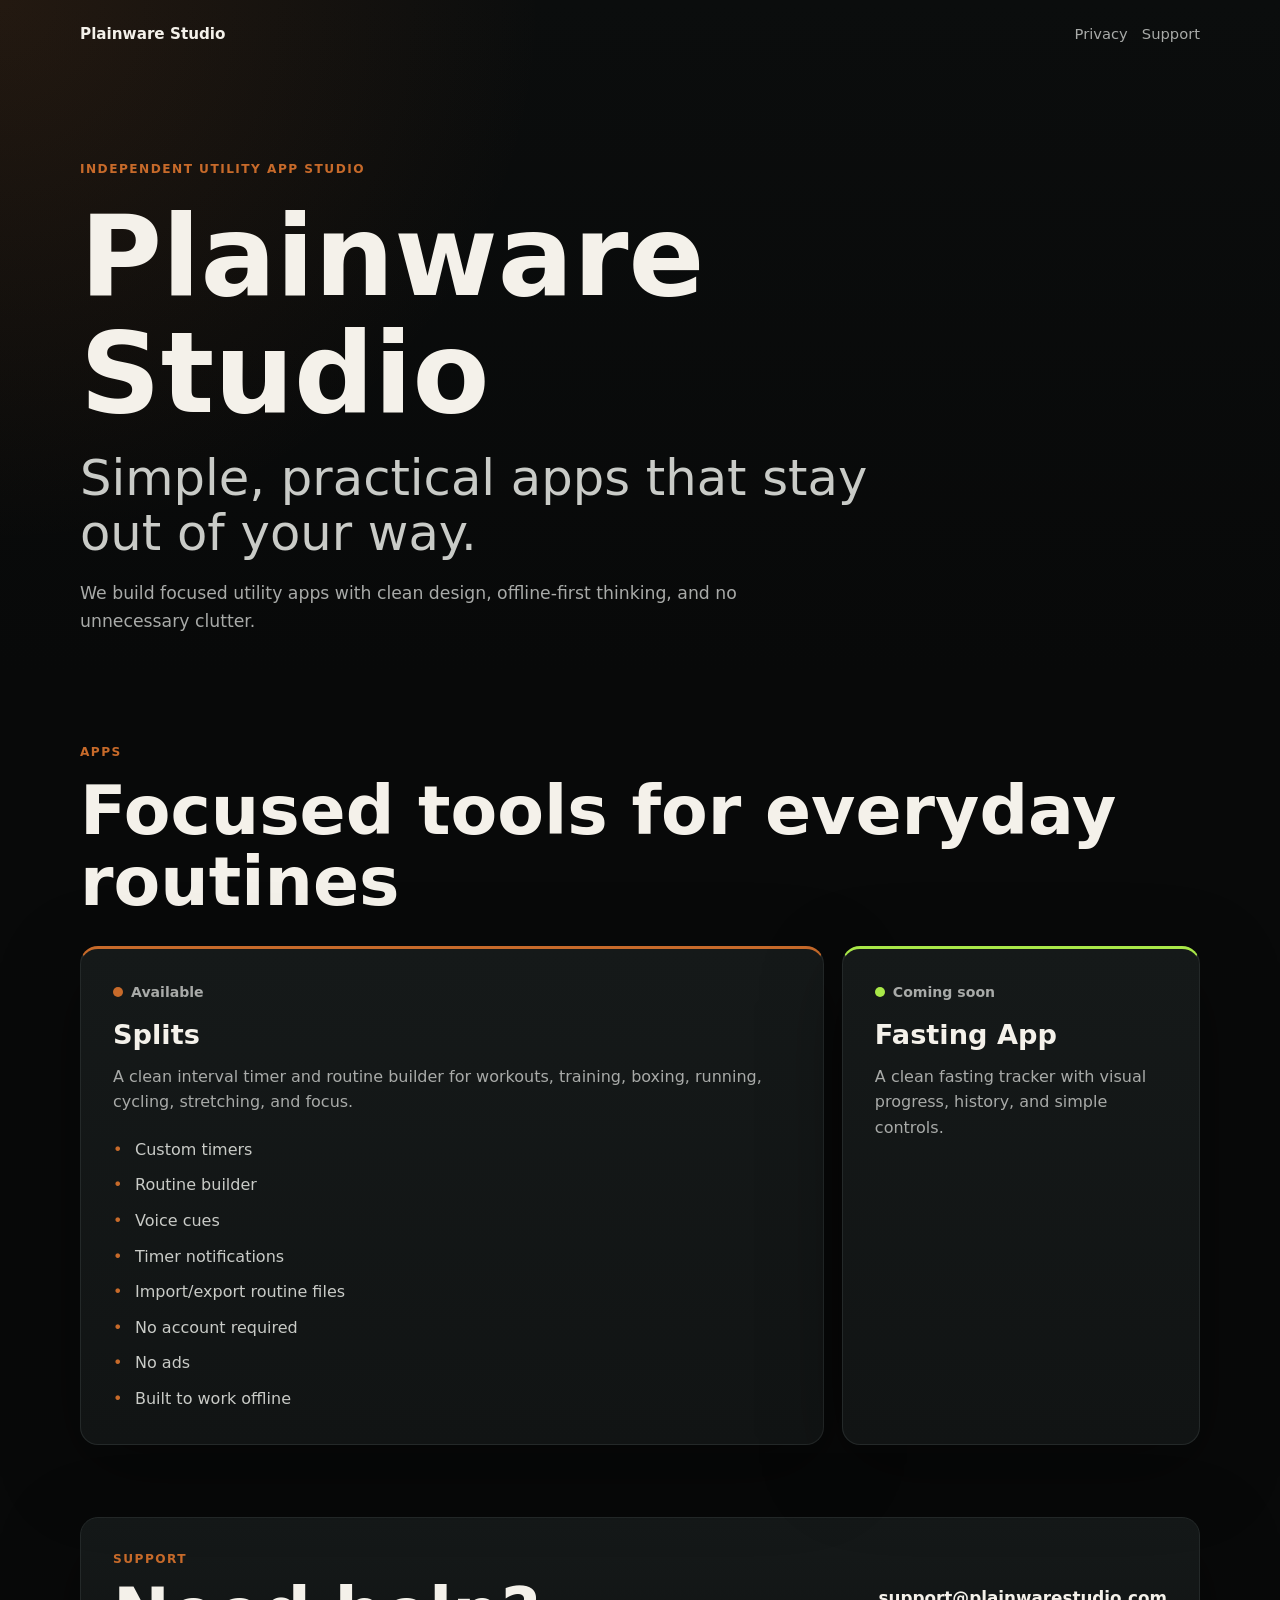
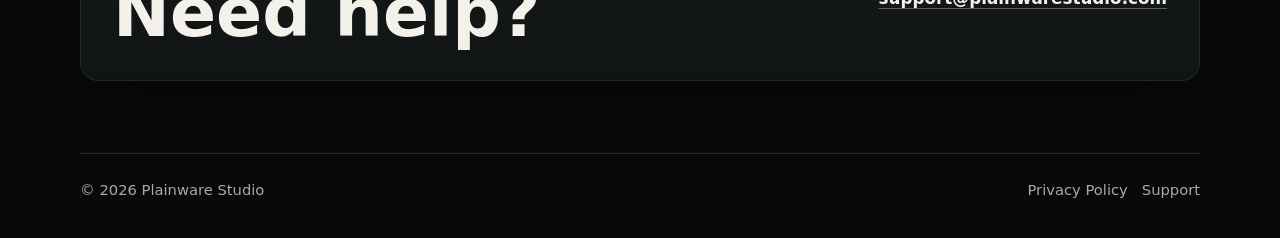
==== index.html @ 27cc8267 "Initial Plainware Studio static website" ====
<!doctype html>
<html lang="en">
  <head>
    <meta charset="utf-8">
    <meta name="viewport" content="width=device-width, initial-scale=1">
    <meta name="description" content="Plainware Studio builds simple, practical apps that stay out of your way.">
    <title>Plainware Studio</title>
    <link rel="stylesheet" href="styles.css">
  </head>
  <body>
    <header class="site-header">
      <a class="brand" href="index.html" aria-label="Plainware Studio home">Plainware Studio</a>
      <nav class="site-nav" aria-label="Primary navigation">
        <a href="privacy.html">Privacy</a>
        <a href="support.html">Support</a>
      </nav>
    </header>

    <main>
      <section class="hero">
        <div class="eyebrow">Independent utility app studio</div>
        <h1>Plainware Studio</h1>
        <p class="hero-line">Simple, practical apps that stay out of your way.</p>
        <p class="hero-copy">
          We build focused utility apps with clean design, offline-first thinking, and no unnecessary clutter.
        </p>
      </section>

      <section class="section" aria-labelledby="apps-title">
        <div class="section-heading">
          <p class="eyebrow">Apps</p>
          <h2 id="apps-title">Focused tools for everyday routines</h2>
        </div>

        <div class="app-grid">
          <article class="app-card app-card-splits">
            <div class="app-meta">
              <span class="app-dot app-dot-splits" aria-hidden="true"></span>
              <span>Available</span>
            </div>
            <h3>Splits</h3>
            <p>
              A clean interval timer and routine builder for workouts, training, boxing, running, cycling,
              stretching, and focus.
            </p>
            <ul class="feature-list">
              <li>Custom timers</li>
              <li>Routine builder</li>
              <li>Voice cues</li>
              <li>Timer notifications</li>
              <li>Import/export routine files</li>
              <li>No account required</li>
              <li>No ads</li>
              <li>Built to work offline</li>
            </ul>
          </article>

          <article class="app-card app-card-fasting">
            <div class="app-meta">
              <span class="app-dot app-dot-fasting" aria-hidden="true"></span>
              <span>Coming soon</span>
            </div>
            <h3>Fasting App</h3>
            <p>A clean fasting tracker with visual progress, history, and simple controls.</p>
          </article>
        </div>
      </section>

      <section class="support-callout" aria-labelledby="support-title">
        <div>
          <p class="eyebrow">Support</p>
          <h2 id="support-title">Need help?</h2>
        </div>
        <a href="mailto:support@plainwarestudio.com">support@plainwarestudio.com</a>
      </section>
    </main>

    <footer class="site-footer">
      <p>&copy; 2026 Plainware Studio</p>
      <nav aria-label="Footer navigation">
        <a href="privacy.html">Privacy Policy</a>
        <a href="support.html">Support</a>
      </nav>
    </footer>
  </body>
</html>
---- styles.css ----
:root {
  --bg: #080909;
  --panel: #111414;
  --panel-soft: #151919;
  --border: #242929;
  --text: #f4f1ea;
  --muted: #a8aaa8;
  --muted-strong: #c9cbc7;
  --splits: #c76a2a;
  --fasting: #a9e848;
  --shadow: 0 24px 80px rgba(0, 0, 0, 0.36);
  color-scheme: dark;
}

* {
  box-sizing: border-box;
}

html {
  background: var(--bg);
}

body {
  min-width: 320px;
  margin: 0;
  background:
    radial-gradient(circle at top left, rgba(199, 106, 42, 0.13), transparent 34rem),
    linear-gradient(180deg, #0b0d0d 0%, var(--bg) 42rem);
  color: var(--text);
  font-family:
    Inter, ui-sans-serif, system-ui, -apple-system, BlinkMacSystemFont, "Segoe UI", sans-serif;
  line-height: 1.6;
}

a {
  color: inherit;
  text-decoration-color: rgba(244, 241, 234, 0.34);
  text-underline-offset: 0.22em;
}

a:hover {
  text-decoration-color: currentColor;
}

.site-header,
.site-footer,
main {
  width: min(1120px, calc(100% - 32px));
  margin: 0 auto;
}

.site-header {
  display: flex;
  align-items: center;
  justify-content: space-between;
  gap: 16px;
  padding: 22px 0;
}

.brand {
  font-size: 0.95rem;
  font-weight: 750;
  letter-spacing: 0;
  text-decoration: none;
}

.site-nav,
.site-footer nav {
  display: flex;
  align-items: center;
  gap: 14px;
  color: var(--muted);
  font-size: 0.92rem;
}

.site-nav a,
.site-footer a {
  text-decoration: none;
}

.site-nav a:hover,
.site-nav a[aria-current="page"],
.site-footer a:hover {
  color: var(--text);
}

.hero {
  display: grid;
  gap: 18px;
  min-height: 58vh;
  align-content: center;
  padding: 64px 0 56px;
}

.eyebrow {
  margin: 0;
  color: var(--splits);
  font-size: 0.76rem;
  font-weight: 800;
  letter-spacing: 0.12em;
  text-transform: uppercase;
}

h1,
h2,
h3,
p {
  margin-top: 0;
}

h1,
h2,
h3 {
  color: var(--text);
  line-height: 1.05;
  letter-spacing: 0;
}

h1 {
  max-width: 820px;
  margin-bottom: 0;
  font-size: clamp(3rem, 12vw, 7rem);
}

h2 {
  margin-bottom: 0;
  font-size: clamp(2rem, 8vw, 4.25rem);
}

h3 {
  margin-bottom: 14px;
  font-size: 1.7rem;
}

.hero-line {
  max-width: 800px;
  margin-bottom: 0;
  color: var(--muted-strong);
  font-size: clamp(1.35rem, 6vw, 3.1rem);
  line-height: 1.12;
}

.hero-copy,
.page-hero p {
  max-width: 660px;
  margin-bottom: 0;
  color: var(--muted);
  font-size: 1.08rem;
}

.section {
  padding: 24px 0 72px;
}

.section-heading {
  display: grid;
  gap: 12px;
  margin-bottom: 28px;
}

.app-grid {
  display: grid;
  gap: 18px;
}

.app-card,
.content-card,
.support-callout {
  border: 1px solid var(--border);
  border-radius: 18px;
  background: linear-gradient(180deg, var(--panel-soft), var(--panel));
  box-shadow: var(--shadow);
}

.app-card {
  padding: 24px;
}

.app-card p,
.content-card p {
  color: var(--muted);
}

.app-card-splits {
  border-top: 3px solid var(--splits);
}

.app-card-fasting {
  border-top: 3px solid var(--fasting);
}

.app-meta {
  display: flex;
  align-items: center;
  gap: 8px;
  margin-bottom: 18px;
  color: var(--muted);
  font-size: 0.88rem;
  font-weight: 700;
}

.app-dot {
  width: 10px;
  height: 10px;
  border-radius: 999px;
}

.app-dot-splits {
  background: var(--splits);
}

.app-dot-fasting {
  background: var(--fasting);
}

.feature-list,
.policy-list {
  display: grid;
  gap: 10px;
  margin: 22px 0 0;
  padding: 0;
  list-style: none;
}

.feature-list li,
.policy-list li {
  position: relative;
  padding-left: 22px;
  color: var(--muted-strong);
}

.feature-list li::before,
.policy-list li::before {
  position: absolute;
  left: 0;
  color: var(--splits);
  content: "•";
}

.support-callout {
  display: grid;
  gap: 18px;
  margin-bottom: 72px;
  padding: 24px;
}

.support-callout h2 {
  margin-top: 8px;
}

.support-callout a {
  width: fit-content;
  color: var(--text);
  font-size: 1.05rem;
  font-weight: 750;
}

.page {
  padding: 48px 0 72px;
}

.page-hero {
  display: grid;
  gap: 14px;
  margin-bottom: 28px;
}

.content-card {
  margin-bottom: 18px;
  padding: 24px;
}

.content-card h2 {
  margin-bottom: 14px;
  font-size: 1.35rem;
}

.content-card p:last-child,
.site-footer p {
  margin-bottom: 0;
}

.site-footer {
  display: flex;
  flex-direction: column;
  gap: 12px;
  border-top: 1px solid var(--border);
  padding: 24px 0 36px;
  color: var(--muted);
  font-size: 0.92rem;
}

@media (min-width: 720px) {
  .site-header,
  .site-footer,
  main {
    width: min(1120px, calc(100% - 64px));
  }

  .hero {
    padding: 92px 0 84px;
  }

  .app-grid {
    grid-template-columns: minmax(0, 1.35fr) minmax(280px, 0.65fr);
    align-items: stretch;
  }

  .app-card {
    padding: 32px;
  }

  .support-callout {
    grid-template-columns: 1fr auto;
    align-items: center;
    padding: 32px;
  }

  .site-footer {
    flex-direction: row;
    align-items: center;
    justify-content: space-between;
  }
}
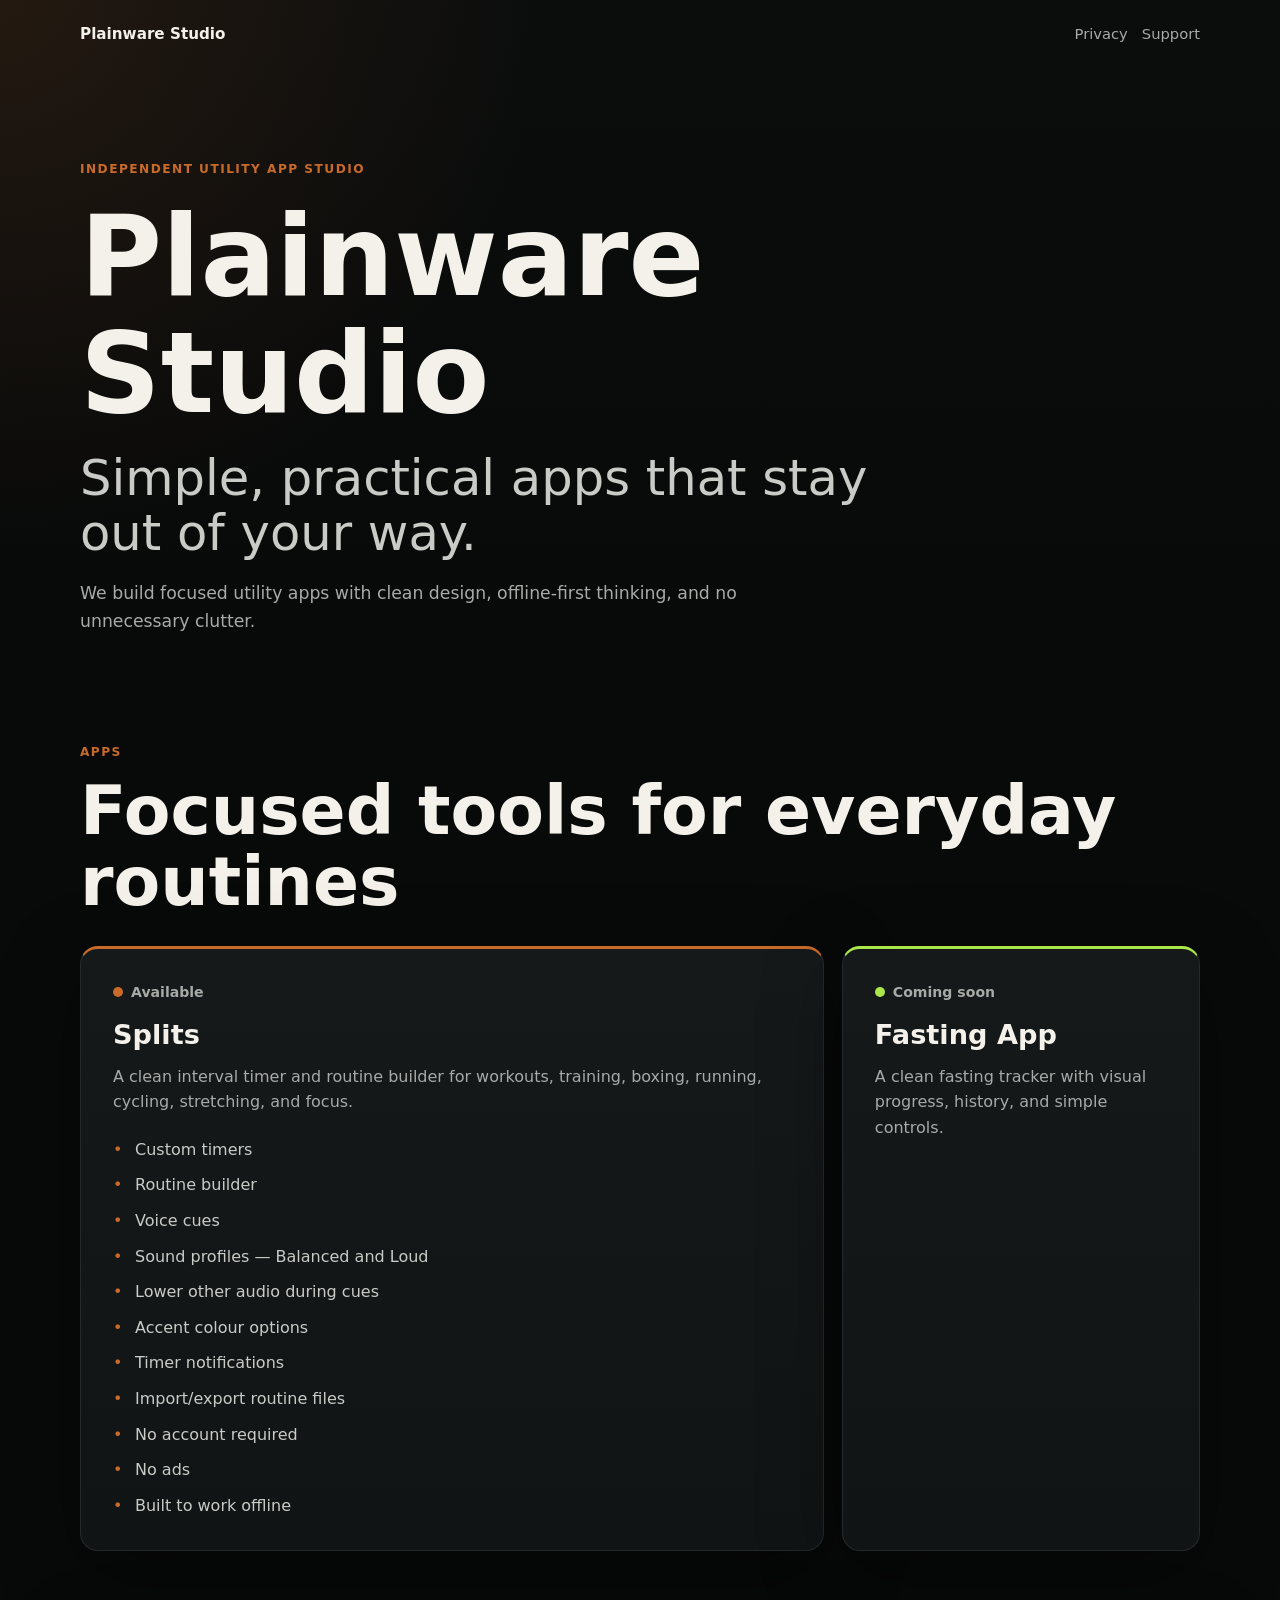
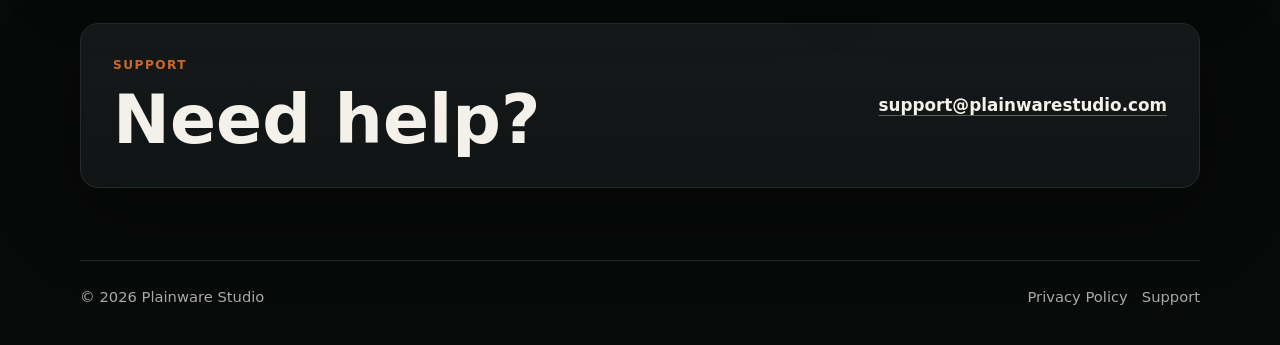
==== commit c1cd33ed: "Add Splits sound profiles, lower audio, accent colour features; add support FAQ section Co-Authored-" ====
--- a/index.html
+++ b/index.html
@@ -9,10 +9,10 @@
   </head>
   <body>
     <header class="site-header">
-      <a class="brand" href="index.html" aria-label="Plainware Studio home">Plainware Studio</a>
+      <a class="brand" href="/" aria-label="Plainware Studio home">Plainware Studio</a>
       <nav class="site-nav" aria-label="Primary navigation">
-        <a href="privacy.html">Privacy</a>
-        <a href="support.html">Support</a>
+        <a href="/privacy">Privacy</a>
+        <a href="/support">Support</a>
       </nav>
     </header>
 
@@ -47,6 +47,9 @@
               <li>Custom timers</li>
               <li>Routine builder</li>
               <li>Voice cues</li>
+              <li>Sound profiles — Balanced and Loud</li>
+              <li>Lower other audio during cues</li>
+              <li>Accent colour options</li>
               <li>Timer notifications</li>
               <li>Import/export routine files</li>
               <li>No account required</li>
@@ -78,8 +81,8 @@
     <footer class="site-footer">
       <p>&copy; 2026 Plainware Studio</p>
       <nav aria-label="Footer navigation">
-        <a href="privacy.html">Privacy Policy</a>
-        <a href="support.html">Support</a>
+        <a href="/privacy">Privacy Policy</a>
+        <a href="/support">Support</a>
       </nav>
     </footer>
   </body>
--- a/styles.css
+++ b/styles.css
@@ -290,6 +290,24 @@
   font-size: 0.92rem;
 }
 
+.support-faq {
+  display: grid;
+  gap: 20px;
+  margin: 0;
+  padding: 0;
+}
+
+.support-faq dt {
+  margin-bottom: 4px;
+  color: var(--muted-strong);
+  font-weight: 700;
+}
+
+.support-faq dd {
+  margin: 0;
+  color: var(--muted);
+}
+
 @media (min-width: 720px) {
   .site-header,
   .site-footer,
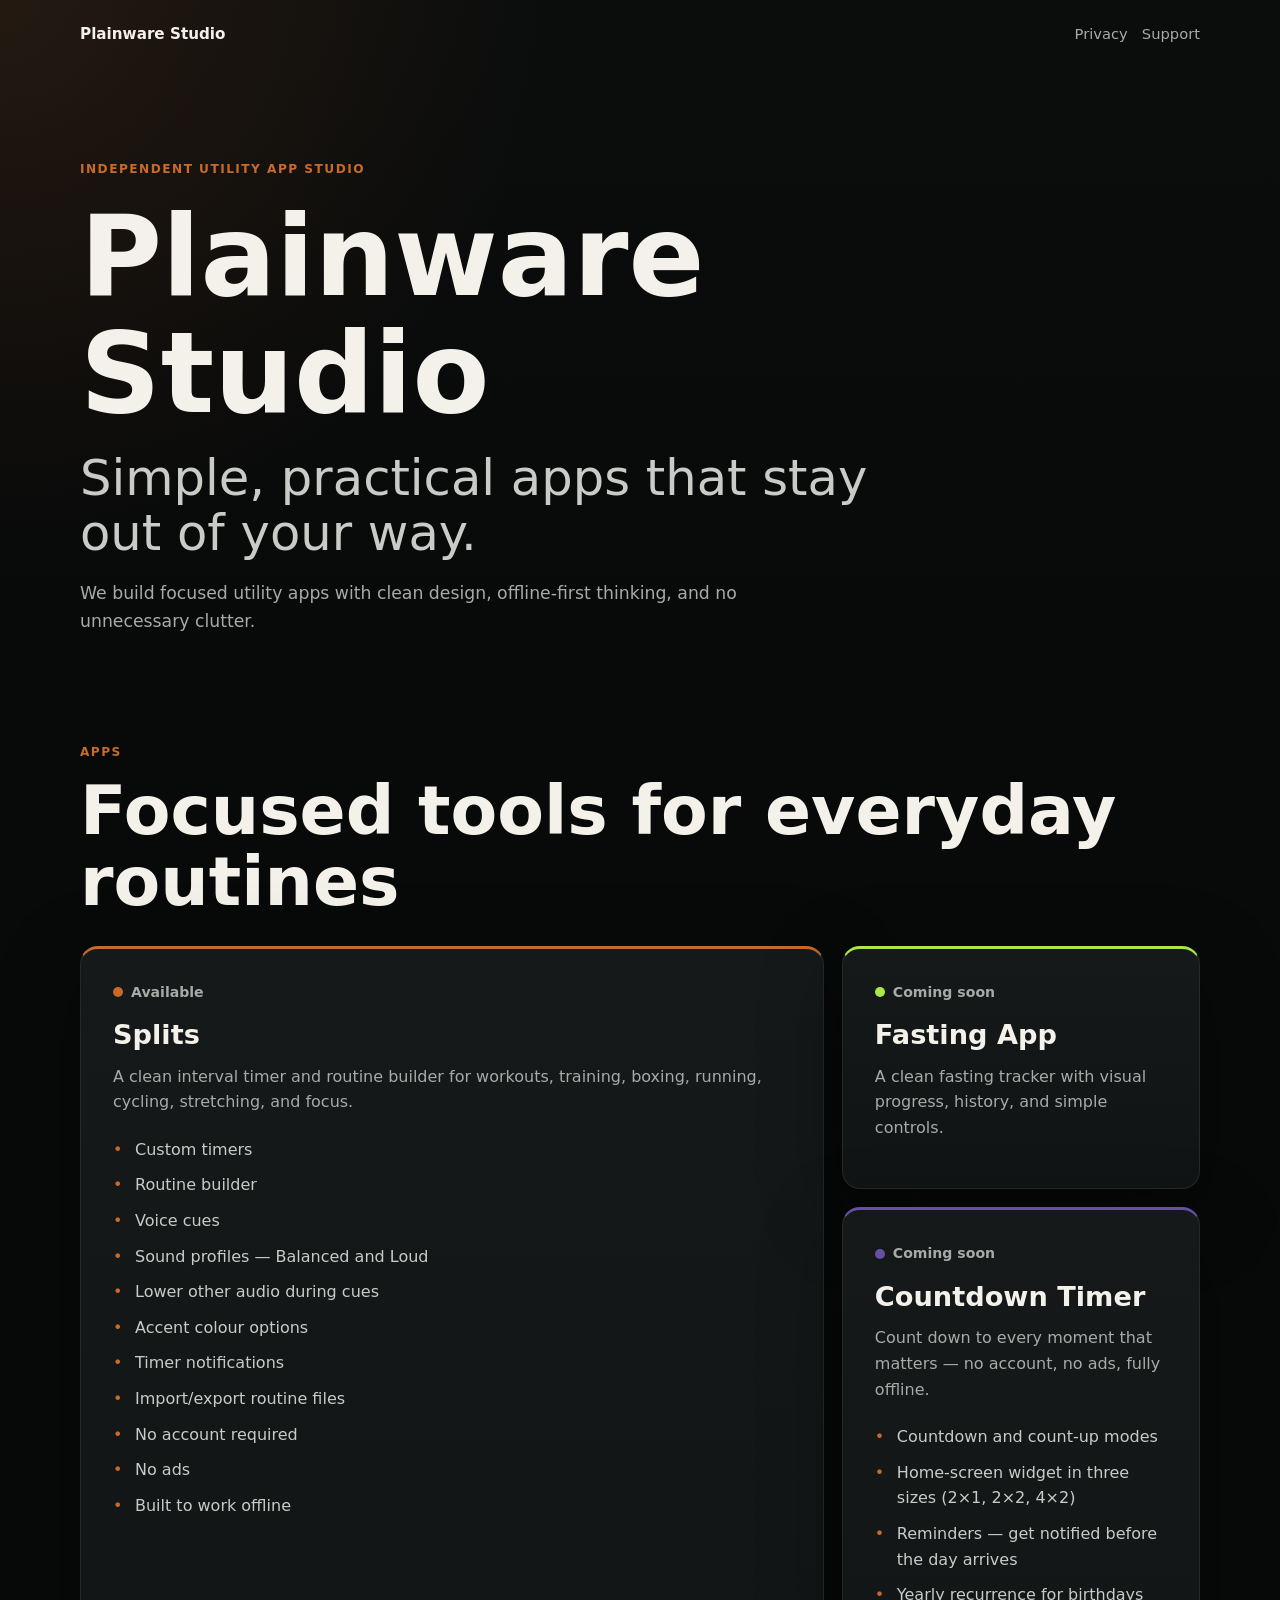
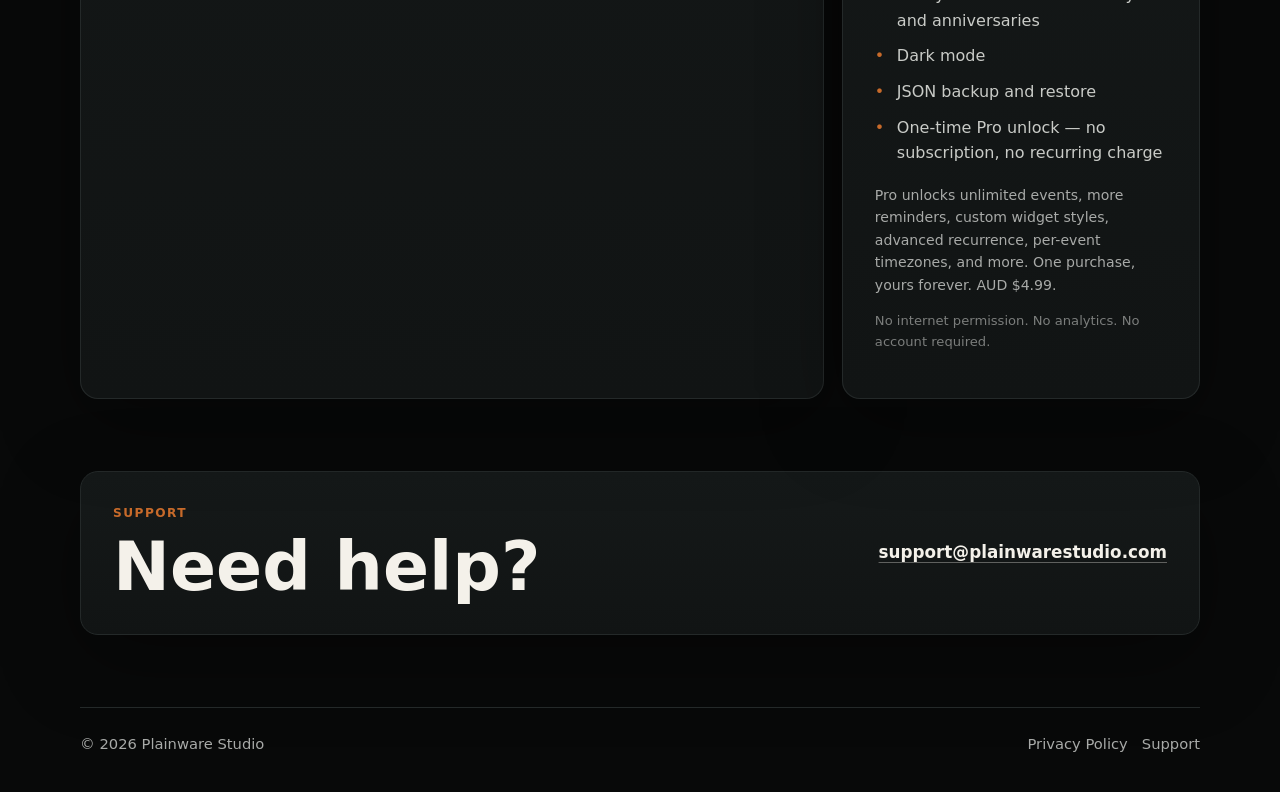
==== commit a899a9db: "Add Countdown Timer app card and support section Co-Authored-By: Claude Sonnet 4.6 <noreply@anthropi" ====
--- a/index.html
+++ b/index.html
@@ -66,6 +66,26 @@
             <h3>Fasting App</h3>
             <p>A clean fasting tracker with visual progress, history, and simple controls.</p>
           </article>
+
+          <article class="app-card app-card-countdown">
+            <div class="app-meta">
+              <span class="app-dot app-dot-countdown" aria-hidden="true"></span>
+              <span>Coming soon</span>
+            </div>
+            <h3>Countdown Timer</h3>
+            <p>Count down to every moment that matters — no account, no ads, fully offline.</p>
+            <ul class="feature-list">
+              <li>Countdown and count-up modes</li>
+              <li>Home-screen widget in three sizes (2×1, 2×2, 4×2)</li>
+              <li>Reminders — get notified before the day arrives</li>
+              <li>Yearly recurrence for birthdays and anniversaries</li>
+              <li>Dark mode</li>
+              <li>JSON backup and restore</li>
+              <li>One-time Pro unlock — no subscription, no recurring charge</li>
+            </ul>
+            <p class="app-note">Pro unlocks unlimited events, more reminders, custom widget styles, advanced recurrence, per-event timezones, and more. One purchase, yours forever. AUD&nbsp;$4.99.</p>
+            <p class="app-trust">No internet permission. No analytics. No account required.</p>
+          </article>
         </div>
       </section>
 
--- a/styles.css
+++ b/styles.css
@@ -8,6 +8,7 @@
   --muted-strong: #c9cbc7;
   --splits: #c76a2a;
   --fasting: #a9e848;
+  --countdown: #6750A4;
   --shadow: 0 24px 80px rgba(0, 0, 0, 0.36);
   color-scheme: dark;
 }
@@ -189,6 +190,10 @@
   border-top: 3px solid var(--fasting);
 }
 
+.app-card-countdown {
+  border-top: 3px solid var(--countdown);
+}
+
 .app-meta {
   display: flex;
   align-items: center;
@@ -211,6 +216,10 @@
 
 .app-dot-fasting {
   background: var(--fasting);
+}
+
+.app-dot-countdown {
+  background: var(--countdown);
 }
 
 .feature-list,
@@ -290,6 +299,17 @@
   font-size: 0.92rem;
 }
 
+.app-note {
+  margin-top: 18px;
+  font-size: 0.88rem;
+}
+
+.app-trust {
+  margin-top: 6px;
+  font-size: 0.82rem;
+  opacity: 0.7;
+}
+
 .support-faq {
   display: grid;
   gap: 20px;
@@ -324,6 +344,10 @@
     align-items: stretch;
   }
 
+  .app-card-splits {
+    grid-row: span 2;
+  }
+
   .app-card {
     padding: 32px;
   }
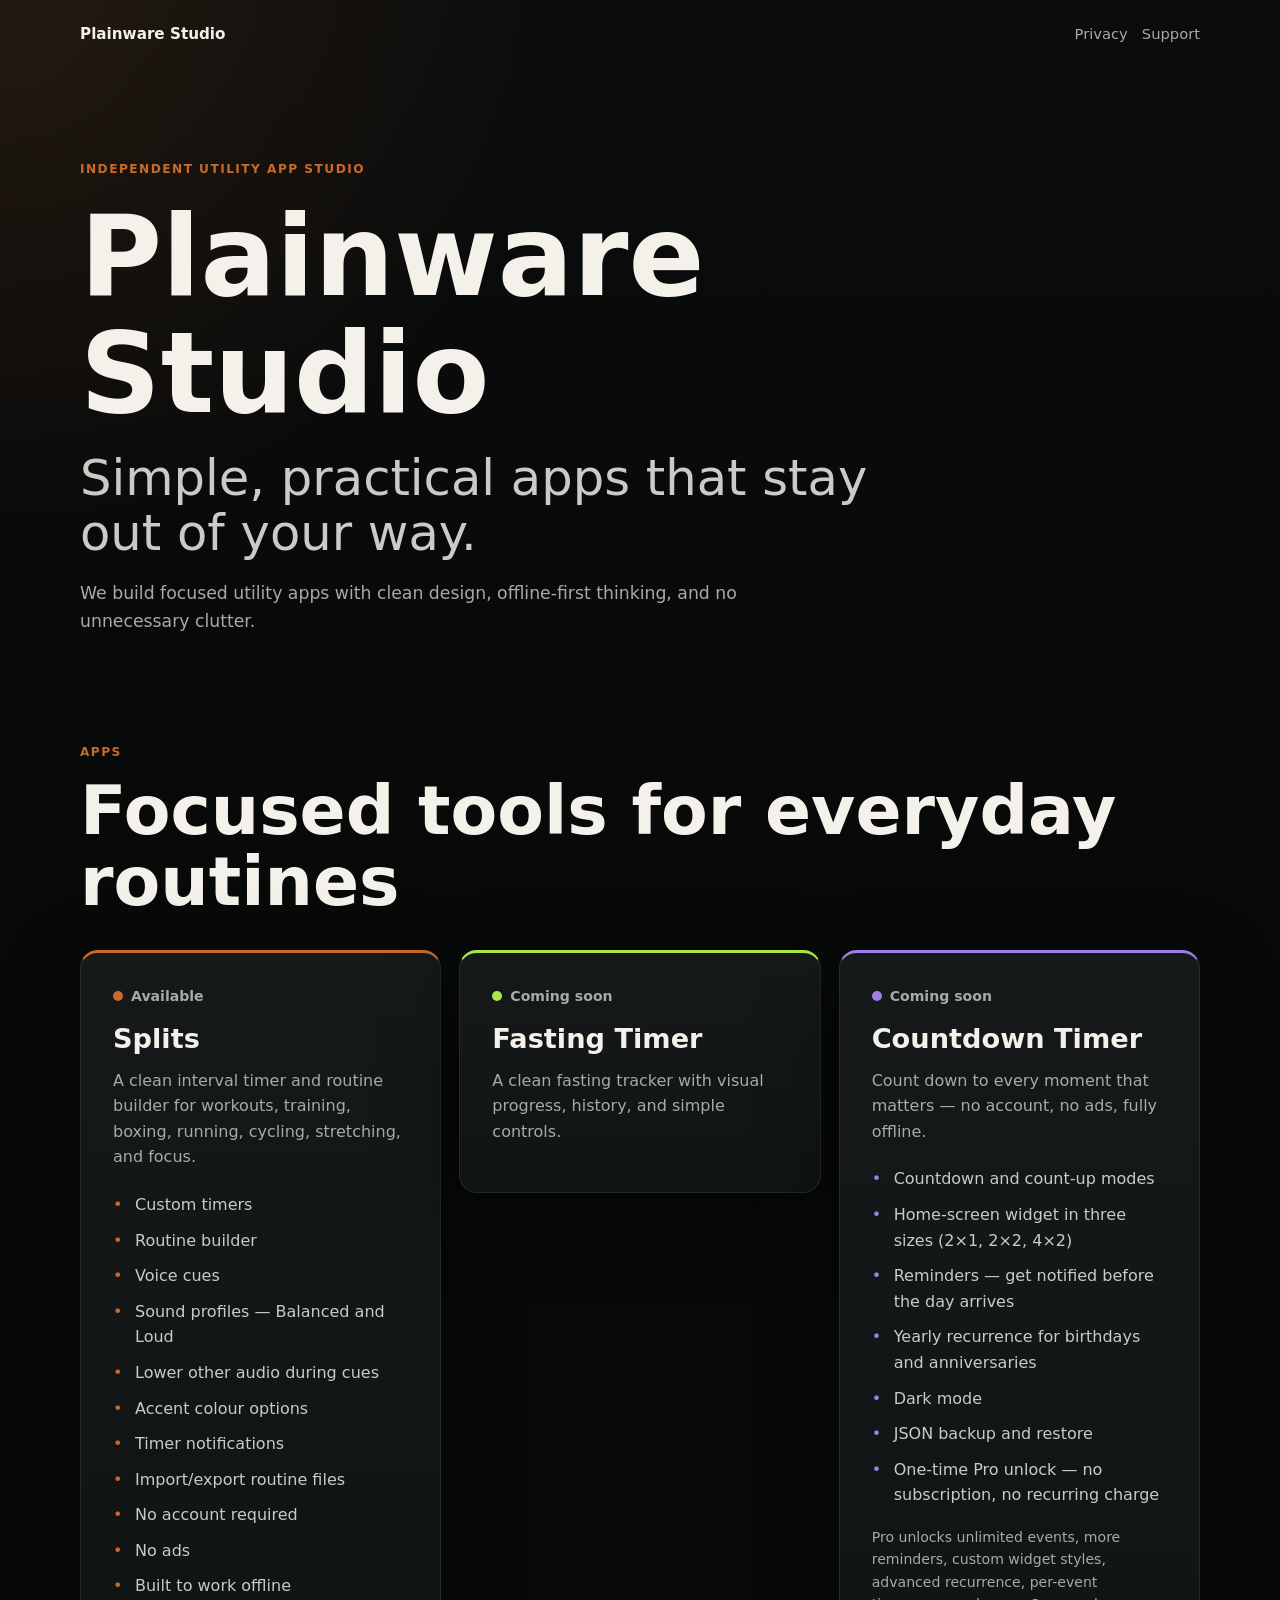
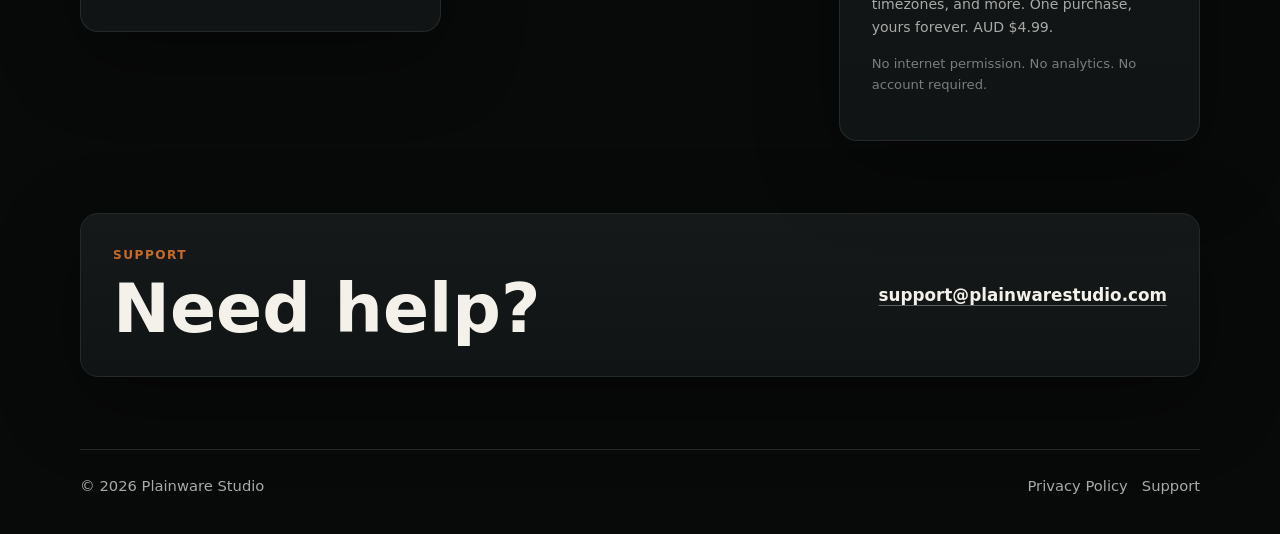
==== commit 961b73df: "Clean up app sections and website update guidance" ====
--- a/index.html
+++ b/index.html
@@ -5,7 +5,7 @@
     <meta name="viewport" content="width=device-width, initial-scale=1">
     <meta name="description" content="Plainware Studio builds simple, practical apps that stay out of your way.">
     <title>Plainware Studio</title>
-    <link rel="stylesheet" href="styles.css">
+    <link rel="stylesheet" href="styles.css?v=20260523">
   </head>
   <body>
     <header class="site-header">
@@ -63,7 +63,7 @@
               <span class="app-dot app-dot-fasting" aria-hidden="true"></span>
               <span>Coming soon</span>
             </div>
-            <h3>Fasting App</h3>
+            <h3>Fasting Timer</h3>
             <p>A clean fasting tracker with visual progress, history, and simple controls.</p>
           </article>
 
--- a/styles.css
+++ b/styles.css
@@ -8,7 +8,7 @@
   --muted-strong: #c9cbc7;
   --splits: #c76a2a;
   --fasting: #a9e848;
-  --countdown: #6750A4;
+  --countdown: #9E7FE8;
   --shadow: 0 24px 80px rgba(0, 0, 0, 0.36);
   color-scheme: dark;
 }
@@ -156,7 +156,7 @@
 .section-heading {
   display: grid;
   gap: 12px;
-  margin-bottom: 28px;
+  margin-bottom: 32px;
 }
 
 .app-grid {
@@ -246,6 +246,14 @@
   content: "•";
 }
 
+.app-card-fasting .feature-list li::before {
+  color: var(--fasting);
+}
+
+.app-card-countdown .feature-list li::before {
+  color: var(--countdown);
+}
+
 .support-callout {
   display: grid;
   gap: 18px;
@@ -312,20 +320,32 @@
 
 .support-faq {
   display: grid;
-  gap: 20px;
+  gap: 0;
   margin: 0;
   padding: 0;
 }
 
+.policy-list + .support-faq {
+  margin-top: 24px;
+}
+
 .support-faq dt {
-  margin-bottom: 4px;
-  color: var(--muted-strong);
+  margin: 22px 0 6px;
+  color: var(--text);
   font-weight: 700;
+  font-size: 0.97rem;
+}
+
+.support-faq dt:first-child {
+  margin-top: 0;
 }
 
 .support-faq dd {
   margin: 0;
-  color: var(--muted);
+  padding: 0 0 2px 14px;
+  border-left: 2px solid var(--border);
+  color: var(--muted);
+  font-size: 0.95rem;
 }
 
 @media (min-width: 720px) {
@@ -340,12 +360,8 @@
   }
 
   .app-grid {
-    grid-template-columns: minmax(0, 1.35fr) minmax(280px, 0.65fr);
-    align-items: stretch;
-  }
-
-  .app-card-splits {
-    grid-row: span 2;
+    grid-template-columns: repeat(auto-fit, minmax(280px, 1fr));
+    align-items: start;
   }
 
   .app-card {
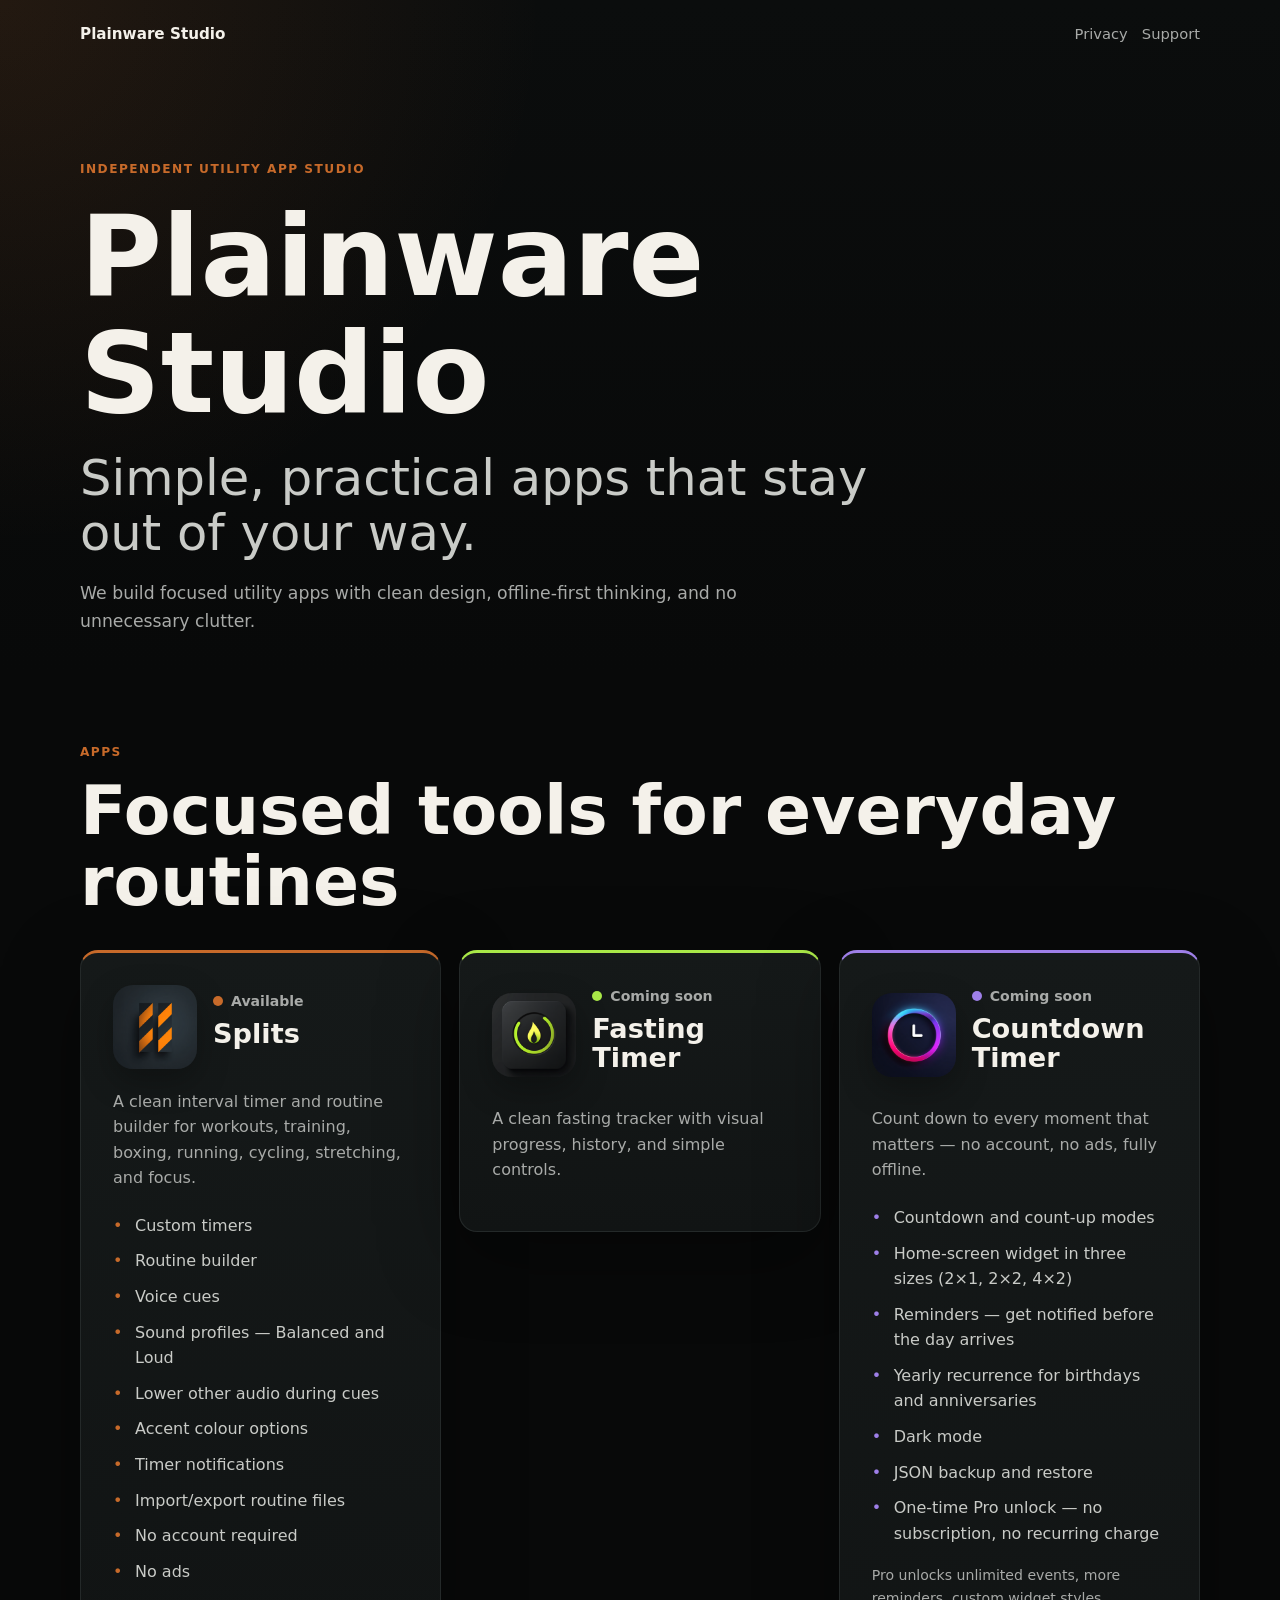
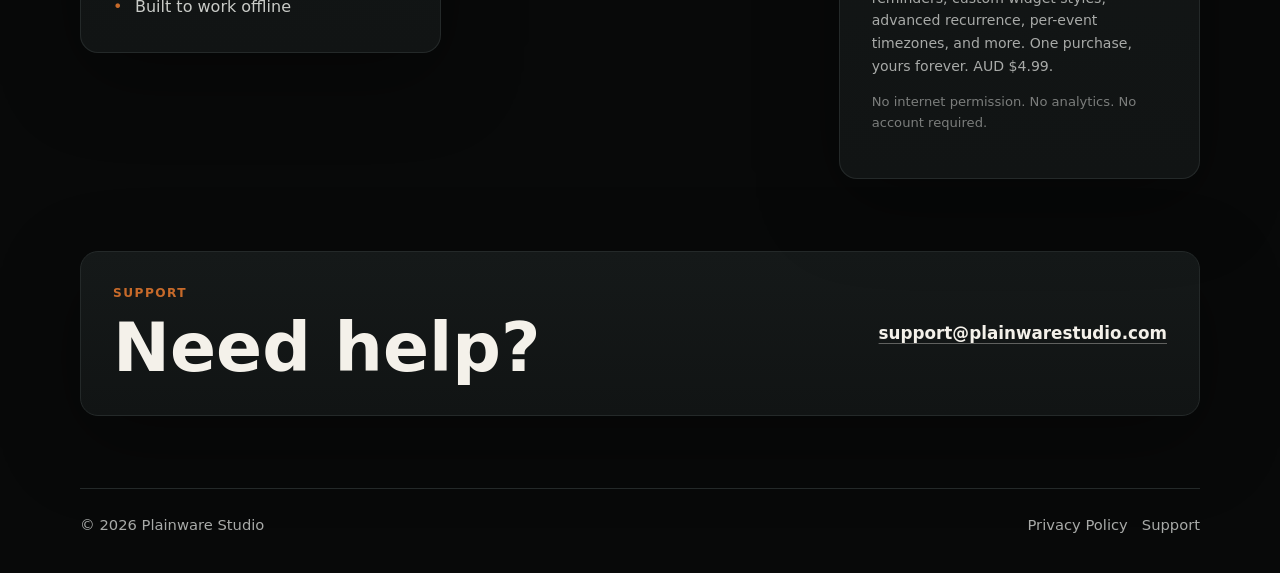
==== commit 04fd5c03: "Add app icons to homepage" ====
--- a/index.html
+++ b/index.html
@@ -5,7 +5,7 @@
     <meta name="viewport" content="width=device-width, initial-scale=1">
     <meta name="description" content="Plainware Studio builds simple, practical apps that stay out of your way.">
     <title>Plainware Studio</title>
-    <link rel="stylesheet" href="styles.css?v=20260523">
+    <link rel="stylesheet" href="styles.css?v=20260524">
   </head>
   <body>
     <header class="site-header">
@@ -34,11 +34,16 @@
 
         <div class="app-grid">
           <article class="app-card app-card-splits">
-            <div class="app-meta">
-              <span class="app-dot app-dot-splits" aria-hidden="true"></span>
-              <span>Available</span>
+            <div class="app-card-header">
+              <img class="app-icon" src="assets/splits-icon.png" alt="Splits app icon" width="96" height="96">
+              <div>
+                <div class="app-meta">
+                  <span class="app-dot app-dot-splits" aria-hidden="true"></span>
+                  <span>Available</span>
+                </div>
+                <h3>Splits</h3>
+              </div>
             </div>
-            <h3>Splits</h3>
             <p>
               A clean interval timer and routine builder for workouts, training, boxing, running, cycling,
               stretching, and focus.
@@ -59,20 +64,30 @@
           </article>
 
           <article class="app-card app-card-fasting">
-            <div class="app-meta">
-              <span class="app-dot app-dot-fasting" aria-hidden="true"></span>
-              <span>Coming soon</span>
+            <div class="app-card-header">
+              <img class="app-icon" src="assets/fasting-timer-icon.png" alt="Fasting Timer app icon" width="96" height="96">
+              <div>
+                <div class="app-meta">
+                  <span class="app-dot app-dot-fasting" aria-hidden="true"></span>
+                  <span>Coming soon</span>
+                </div>
+                <h3>Fasting Timer</h3>
+              </div>
             </div>
-            <h3>Fasting Timer</h3>
             <p>A clean fasting tracker with visual progress, history, and simple controls.</p>
           </article>
 
           <article class="app-card app-card-countdown">
-            <div class="app-meta">
-              <span class="app-dot app-dot-countdown" aria-hidden="true"></span>
-              <span>Coming soon</span>
+            <div class="app-card-header">
+              <img class="app-icon" src="assets/countdown-timer-icon.png" alt="Countdown Timer app icon" width="96" height="96">
+              <div>
+                <div class="app-meta">
+                  <span class="app-dot app-dot-countdown" aria-hidden="true"></span>
+                  <span>Coming soon</span>
+                </div>
+                <h3>Countdown Timer</h3>
+              </div>
             </div>
-            <h3>Countdown Timer</h3>
             <p>Count down to every moment that matters — no account, no ads, fully offline.</p>
             <ul class="feature-list">
               <li>Countdown and count-up modes</li>
--- a/styles.css
+++ b/styles.css
@@ -177,6 +177,21 @@
   padding: 24px;
 }
 
+.app-card-header {
+  display: flex;
+  align-items: center;
+  gap: 16px;
+  margin-bottom: 20px;
+}
+
+.app-icon {
+  width: 72px;
+  height: 72px;
+  flex: 0 0 auto;
+  border-radius: 18px;
+  box-shadow: 0 12px 32px rgba(0, 0, 0, 0.28);
+}
+
 .app-card p,
 .content-card p {
   color: var(--muted);
@@ -198,7 +213,7 @@
   display: flex;
   align-items: center;
   gap: 8px;
-  margin-bottom: 18px;
+  margin-bottom: 8px;
   color: var(--muted);
   font-size: 0.88rem;
   font-weight: 700;
@@ -368,6 +383,12 @@
     padding: 32px;
   }
 
+  .app-icon {
+    width: 84px;
+    height: 84px;
+    border-radius: 20px;
+  }
+
   .support-callout {
     grid-template-columns: 1fr auto;
     align-items: center;
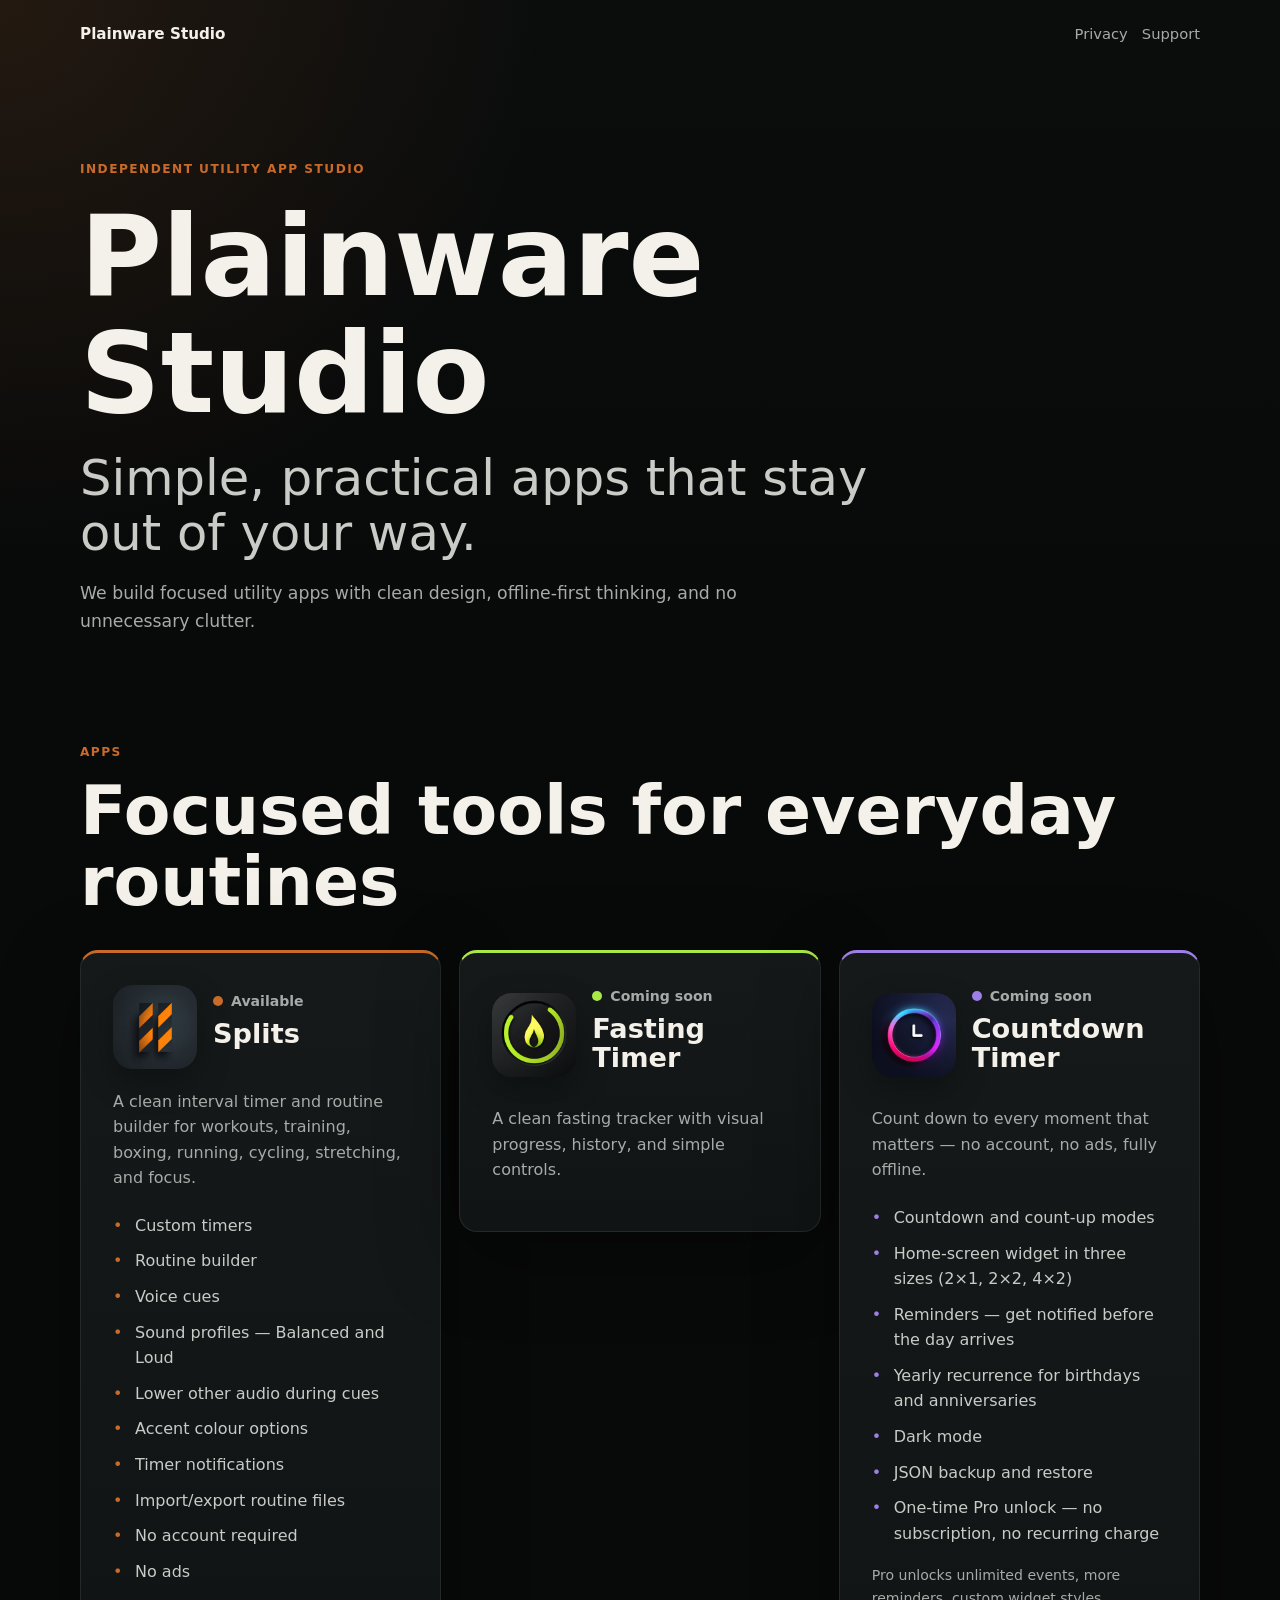
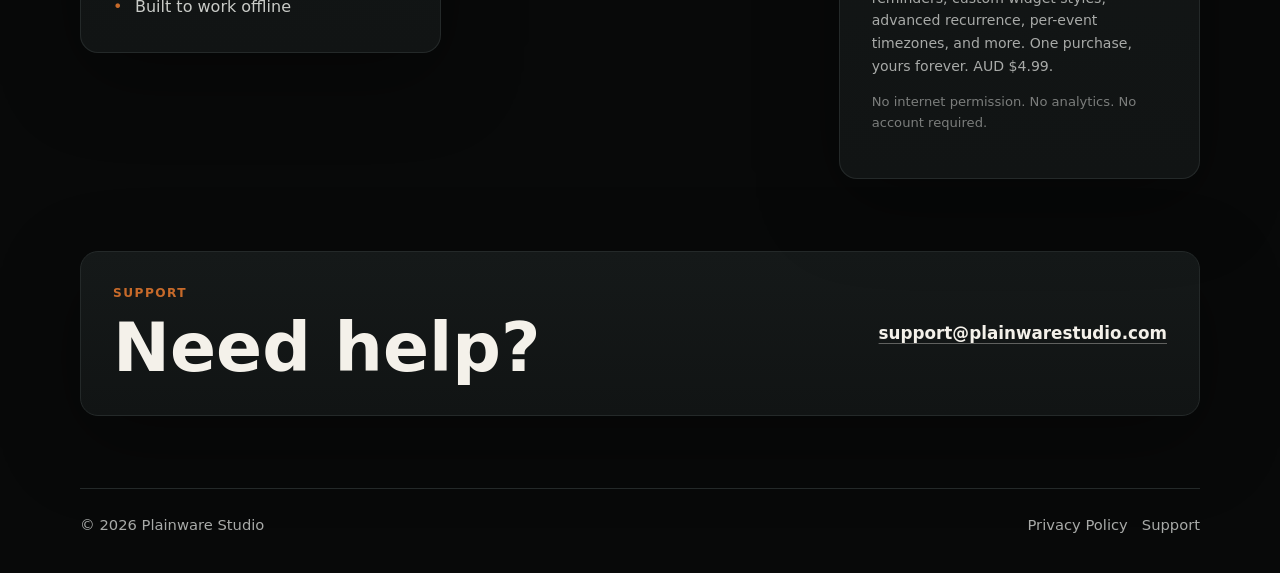
==== commit 8dc1d079: "Crop fasting app icon" ====
--- a/index.html
+++ b/index.html
@@ -65,7 +65,7 @@
 
           <article class="app-card app-card-fasting">
             <div class="app-card-header">
-              <img class="app-icon" src="assets/fasting-timer-icon.png" alt="Fasting Timer app icon" width="96" height="96">
+              <img class="app-icon" src="assets/fasting-timer-icon.png?v=20260524" alt="Fasting Timer app icon" width="96" height="96">
               <div>
                 <div class="app-meta">
                   <span class="app-dot app-dot-fasting" aria-hidden="true"></span>
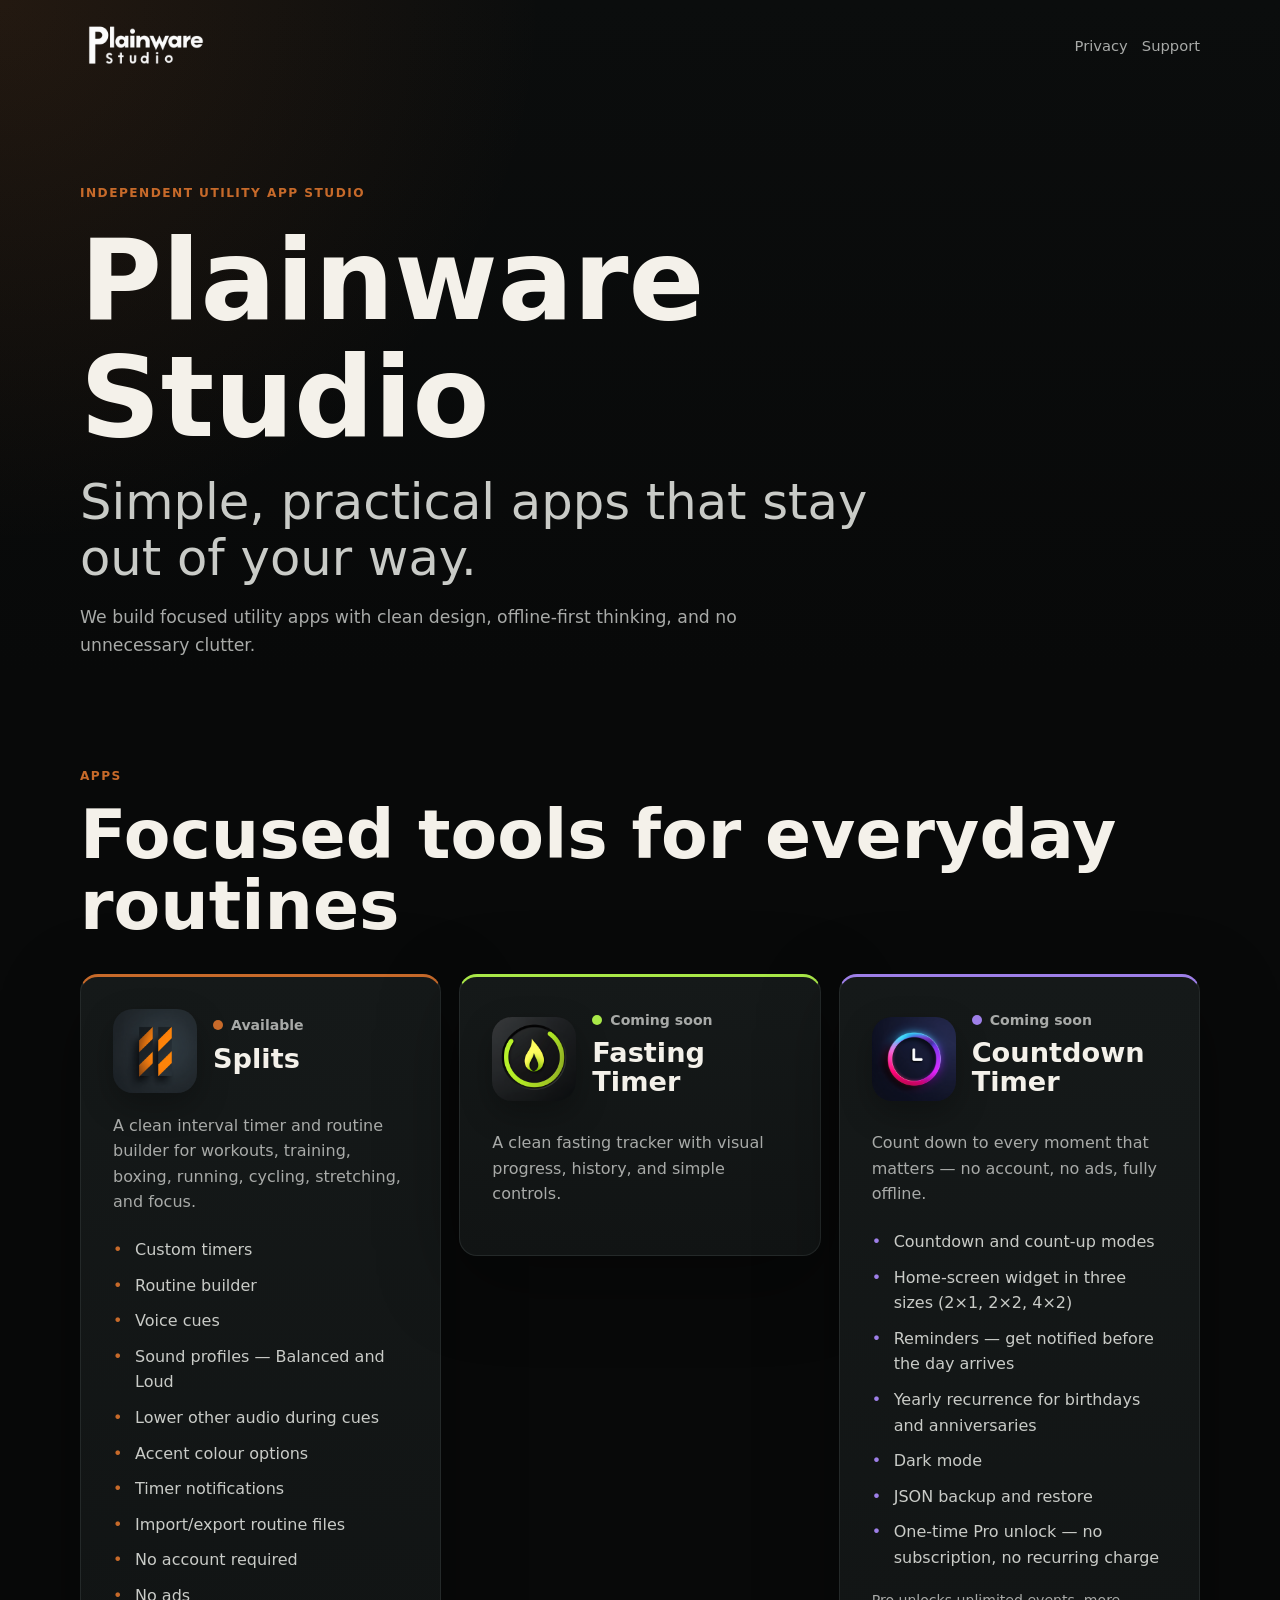
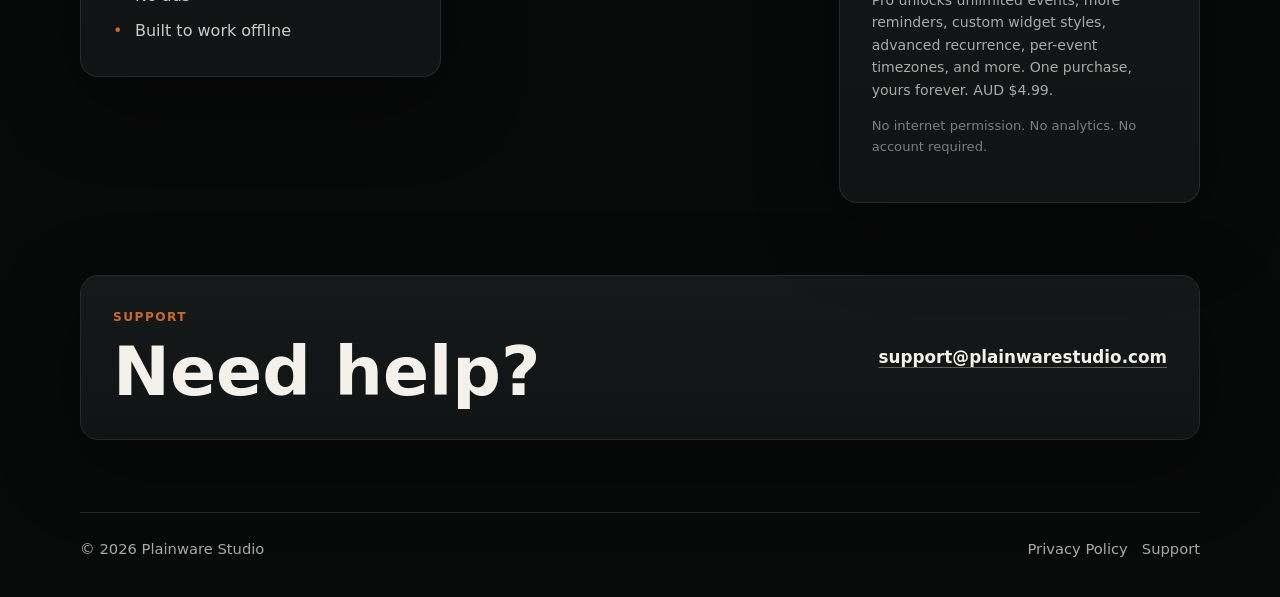
==== commit 31b26c68: "Add Plainware Studio site logo" ====
--- a/index.html
+++ b/index.html
@@ -5,11 +5,13 @@
     <meta name="viewport" content="width=device-width, initial-scale=1">
     <meta name="description" content="Plainware Studio builds simple, practical apps that stay out of your way.">
     <title>Plainware Studio</title>
-    <link rel="stylesheet" href="styles.css?v=20260524">
+    <link rel="stylesheet" href="styles.css?v=20260526">
   </head>
   <body>
     <header class="site-header">
-      <a class="brand" href="/" aria-label="Plainware Studio home">Plainware Studio</a>
+      <a class="brand" href="/" aria-label="Plainware Studio home">
+        <img class="site-logo" src="/assets/plainware-studio-logo.png?v=20260526" alt="Plainware Studio" width="720" height="264">
+      </a>
       <nav class="site-nav" aria-label="Primary navigation">
         <a href="/privacy">Privacy</a>
         <a href="/support">Support</a>
--- a/styles.css
+++ b/styles.css
@@ -59,10 +59,15 @@
 }
 
 .brand {
-  font-size: 0.95rem;
-  font-weight: 750;
-  letter-spacing: 0;
+  display: inline-flex;
+  align-items: center;
   text-decoration: none;
+}
+
+.site-logo {
+  display: block;
+  width: 118px;
+  height: auto;
 }
 
 .site-nav,
@@ -374,6 +379,10 @@
     padding: 92px 0 84px;
   }
 
+  .site-logo {
+    width: 132px;
+  }
+
   .app-grid {
     grid-template-columns: repeat(auto-fit, minmax(280px, 1fr));
     align-items: start;
